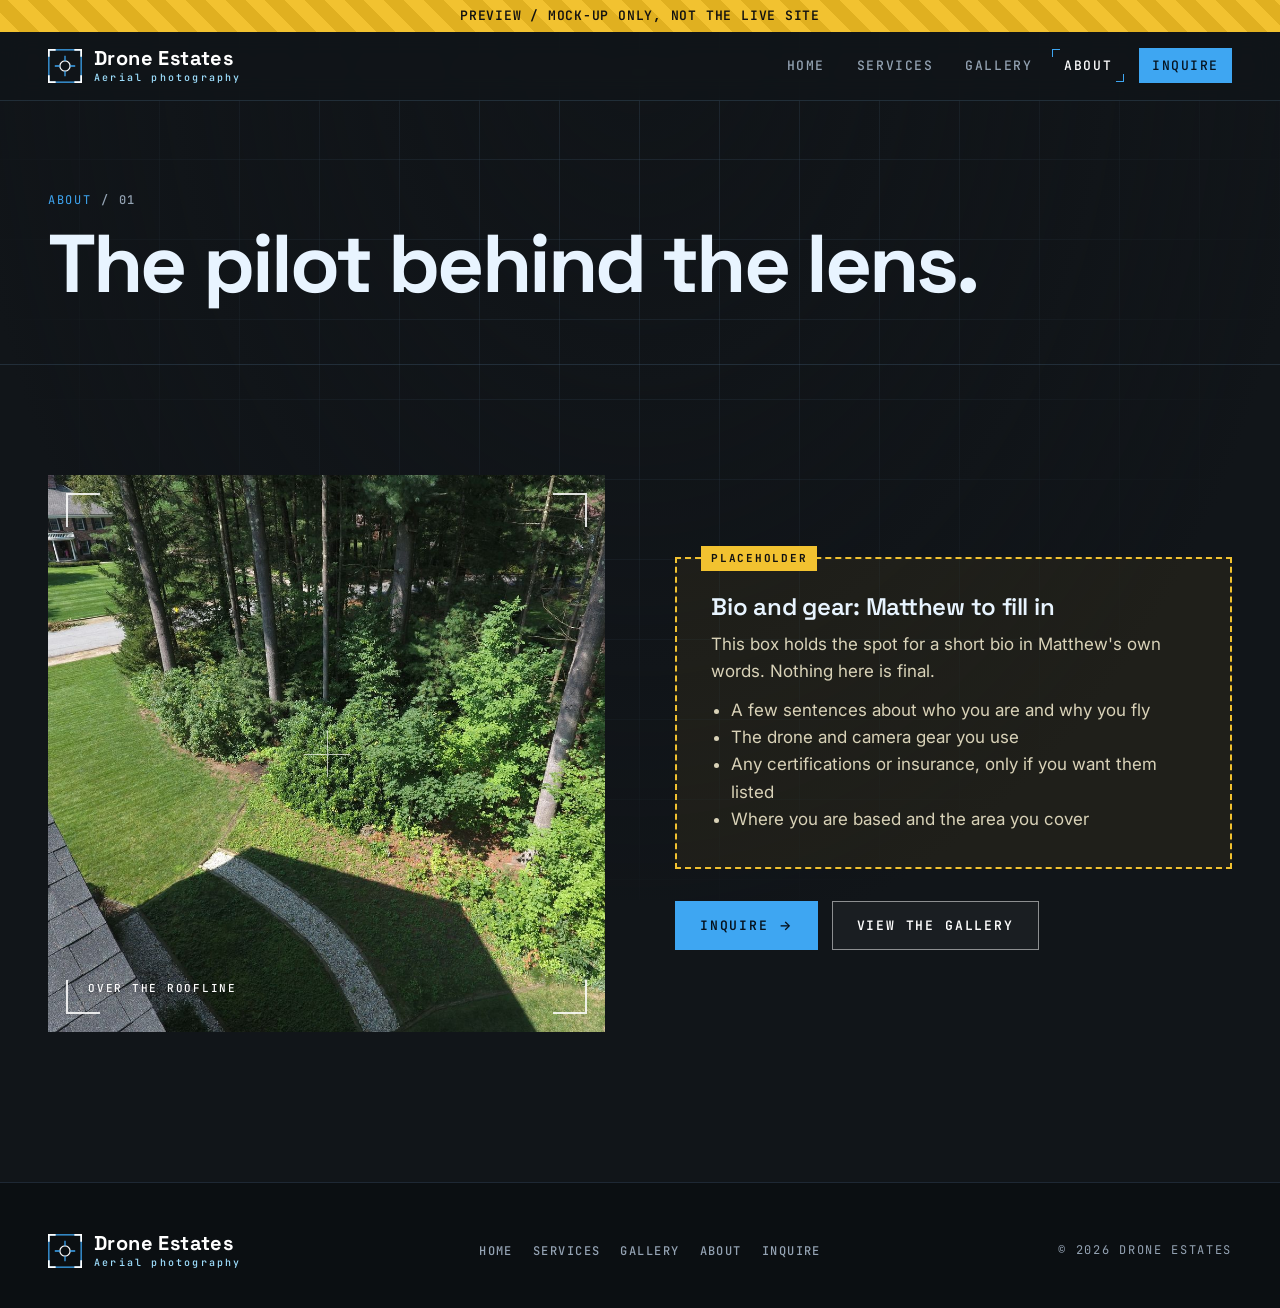
==== about.html @ 14569a76 "Drone Estates preview: viewfinder design, 5 pages, example drone photos" ====
<!doctype html>
<html lang="en">
<head>
<meta name="robots" content="noindex, nofollow">
<meta charset="utf-8">
<meta name="viewport" content="width=device-width, initial-scale=1">
<title>About | Drone Estates</title>
<meta name="description" content="About Drone Estates.">
<link rel="preconnect" href="https://fonts.googleapis.com">
<link rel="preconnect" href="https://fonts.gstatic.com" crossorigin>
<link href="https://fonts.googleapis.com/css2?family=Inter:wght@400;500;600&family=JetBrains+Mono:wght@500;600;700&family=Space+Grotesk:wght@500;600;700&display=swap" rel="stylesheet">
<link rel="stylesheet" href="css/style.css">
</head>
<body>
<div class="preview-banner">PREVIEW / MOCK-UP ONLY, NOT THE LIVE SITE</div>
<header class="site-head"><div class="wrap">
<a class="brand" href="index.html"><svg viewBox="0 0 40 40" fill="none" aria-hidden="true"><rect x="1" y="1" width="38" height="38" stroke="#3ea6f2" stroke-width="1.5"/><path d="M1 9V1h8M31 1h8v8M39 31v8h-8M9 39H1v-8" stroke="#fff" stroke-width="2"/><circle cx="20" cy="20" r="6" stroke="#fff" stroke-width="1.5"/><path d="M20 8v6M20 26v6M8 20h6M26 20h6" stroke="#3ea6f2" stroke-width="1.5"/></svg><span>Drone Estates<small>Aerial photography</small></span></a>
<input type="checkbox" id="mt" class="menu-toggle"><label for="mt" class="menu-btn" aria-label="Menu"><span></span></label>
<nav class="nav"><a href="index.html">Home</a><a href="services.html">Services</a><a href="gallery.html">Gallery</a><a href="about.html" class="on">About</a><a href="inquire.html" class="cta">Inquire</a></nav>
</div></header>
<main>

<section class="page-hero"><div class="wrap">
<div class="eyebrow mono">About <b>/ 01</b></div>
<h1>The pilot behind the lens.</h1>
</div></section>
<section><div class="wrap split">
<div class="rv"><div class="vf"><img src="img/canopy.jpg" alt="View from above a roofline into tall trees" loading="lazy"><div class="thirds"></div><div class="brk"><i></i><i></i><i></i><i></i></div><div class="xh"></div><div class="hud bl mono"><span>Over the roofline</span></div></div></div>
<div class="rv">
<div class="placeholder"><span class="tag">PLACEHOLDER</span>
<h3>Bio and gear: Matthew to fill in</h3>
<p>This box holds the spot for a short bio in Matthew's own words. Nothing here is final.</p>
<ul>
<li>A few sentences about who you are and why you fly</li>
<li>The drone and camera gear you use</li>
<li>Any certifications or insurance, only if you want them listed</li>
<li>Where you are based and the area you cover</li>
</ul>
</div>
<div class="btns"><a class="btn" href="inquire.html">Inquire <span class="arr">&rarr;</span></a><a class="btn ghost" href="gallery.html">View the gallery</a></div>
</div>
</div></section>

</main>
<footer class="site-foot"><div class="wrap">
<a class="brand" href="index.html"><svg viewBox="0 0 40 40" fill="none" aria-hidden="true"><rect x="1" y="1" width="38" height="38" stroke="#3ea6f2" stroke-width="1.5"/><path d="M1 9V1h8M31 1h8v8M39 31v8h-8M9 39H1v-8" stroke="#fff" stroke-width="2"/><circle cx="20" cy="20" r="6" stroke="#fff" stroke-width="1.5"/><path d="M20 8v6M20 26v6M8 20h6M26 20h6" stroke="#3ea6f2" stroke-width="1.5"/></svg><span>Drone Estates<small>Aerial photography</small></span></a>
<nav><a href="index.html">Home</a><a href="services.html">Services</a><a href="gallery.html">Gallery</a><a href="about.html">About</a><a href="inquire.html">Inquire</a></nav>
<span class="mono">&copy; 2026 Drone Estates</span>
</div></footer>
<script>
const io=new IntersectionObserver(es=>es.forEach(e=>{if(e.isIntersecting){e.target.classList.add('in');io.unobserve(e.target)}}),{threshold:.12});
document.querySelectorAll('.rv').forEach(el=>io.observe(el));
</script>
</body>
</html>
---- css/style.css ----
:root{
  --char:#111519; --char-2:#171c22; --char-3:#1f262e; --line:rgba(140,200,255,.14);
  --sky:#3ea6f2; --sky-2:#7cc8ff; --sky-deep:#0b4f80; --ice:#e8f4ff; --mute:#94a3b3;
  --hud:#9fe0ff; --rec:#ff4d4d;
  --sans:'Inter',system-ui,-apple-system,Segoe UI,Roboto,sans-serif;
  --disp:'Space Grotesk','Inter',system-ui,sans-serif;
  --mono:'JetBrains Mono',ui-monospace,SFMono-Regular,Menlo,monospace;
  --max:1240px;
}
*{box-sizing:border-box;margin:0;padding:0}
html{scroll-behavior:smooth}
body{background:var(--char);color:var(--ice);font-family:var(--sans);font-size:17px;line-height:1.6;-webkit-font-smoothing:antialiased;
  background-image:linear-gradient(var(--line) 1px,transparent 1px),linear-gradient(90deg,var(--line) 1px,transparent 1px);
  background-size:80px 80px;background-attachment:fixed;background-position:-1px -1px}
body::before{content:"";position:fixed;inset:0;background:radial-gradient(ellipse at 50% 0%,rgba(17,21,25,.2),var(--char) 75%);pointer-events:none;z-index:-1}
img{display:block;max-width:100%}
a{color:var(--sky-2);text-decoration:none}
a:hover{color:#fff}
.wrap{max-width:var(--max);margin:0 auto;padding:0 28px}
.mono{font-family:var(--mono);font-size:12px;letter-spacing:.14em;text-transform:uppercase}

/* preview banner */
.preview-banner{background:repeating-linear-gradient(45deg,#f2c230 0 14px,#e0b020 14px 28px);color:#111;text-align:center;font:600 13px/1.2 var(--mono);letter-spacing:.06em;padding:8px 12px;position:relative;z-index:60}

/* header */
.site-head{position:sticky;top:0;z-index:50;background:rgba(17,21,25,.82);backdrop-filter:blur(12px);-webkit-backdrop-filter:blur(12px);border-bottom:1px solid var(--line)}
.site-head .wrap{display:flex;align-items:center;justify-content:space-between;height:68px}
.brand{display:flex;align-items:center;gap:12px;color:#fff;font:700 20px/1 var(--disp);letter-spacing:.02em}
.brand svg{width:34px;height:34px}
.brand small{display:block;font:500 10px/1 var(--mono);letter-spacing:.22em;color:var(--hud);margin-top:5px}
.nav{display:flex;gap:6px;align-items:center}
.nav a{color:var(--mute);font:500 13px/1 var(--mono);letter-spacing:.12em;text-transform:uppercase;padding:10px 12px;border:1px solid transparent;position:relative}
.nav a:hover,.nav a.on{color:#fff}
.nav a.on::before,.nav a.on::after{content:"";position:absolute;width:7px;height:7px;border-color:var(--sky);border-style:solid}
.nav a.on::before{left:0;top:0;border-width:1px 0 0 1px}
.nav a.on::after{right:0;bottom:0;border-width:0 1px 1px 0}
.nav a.cta{color:#06121d;background:var(--sky);border-color:var(--sky);margin-left:8px}
.nav a.cta:hover{background:var(--sky-2)}
.menu-toggle{display:none}
.menu-btn{display:none;cursor:pointer;width:40px;height:40px;border:1px solid var(--line);align-items:center;justify-content:center}
.menu-btn span,.menu-btn span::before,.menu-btn span::after{display:block;width:18px;height:2px;background:#fff;position:relative}
.menu-btn span::before,.menu-btn span::after{content:"";position:absolute;left:0}
.menu-btn span::before{top:-6px}.menu-btn span::after{top:6px}

/* viewfinder frame */
.vf{position:relative;overflow:hidden}
.vf>img{width:100%;height:100%;object-fit:cover}
.vf .brk{position:absolute;inset:18px;pointer-events:none;z-index:2}
.vf .brk i{position:absolute;width:34px;height:34px;border:0 solid rgba(255,255,255,.85)}
.vf .brk i:nth-child(1){left:0;top:0;border-width:2px 0 0 2px}
.vf .brk i:nth-child(2){right:0;top:0;border-width:2px 2px 0 0}
.vf .brk i:nth-child(3){left:0;bottom:0;border-width:0 0 2px 2px}
.vf .brk i:nth-child(4){right:0;bottom:0;border-width:0 2px 2px 0}
.vf .xh{position:absolute;left:50%;top:50%;width:46px;height:46px;transform:translate(-50%,-50%);z-index:2;pointer-events:none;opacity:.75}
.vf .xh::before,.vf .xh::after{content:"";position:absolute;background:rgba(255,255,255,.9)}
.vf .xh::before{left:50%;top:0;bottom:0;width:1px}
.vf .xh::after{top:50%;left:0;right:0;height:1px}
.vf .thirds{position:absolute;inset:0;z-index:1;pointer-events:none;opacity:0;transition:opacity .35s;
  background:linear-gradient(90deg,transparent calc(33.33% - .5px),rgba(255,255,255,.35) calc(33.33% - .5px),rgba(255,255,255,.35) calc(33.33% + .5px),transparent calc(33.33% + .5px),transparent calc(66.66% - .5px),rgba(255,255,255,.35) calc(66.66% - .5px),rgba(255,255,255,.35) calc(66.66% + .5px),transparent calc(66.66% + .5px)),
  linear-gradient(180deg,transparent calc(33.33% - .5px),rgba(255,255,255,.35) calc(33.33% - .5px),rgba(255,255,255,.35) calc(33.33% + .5px),transparent calc(33.33% + .5px),transparent calc(66.66% - .5px),rgba(255,255,255,.35) calc(66.66% - .5px),rgba(255,255,255,.35) calc(66.66% + .5px),transparent calc(66.66% + .5px))}
.vf:hover .thirds{opacity:1}
.vf>img{transition:transform 1.2s cubic-bezier(.2,.7,.2,1)}
.vf:hover>img{transform:scale(1.035)}
.hud{position:absolute;z-index:3;font:500 11px/1 var(--mono);letter-spacing:.16em;text-transform:uppercase;color:#fff;text-shadow:0 1px 6px rgba(0,0,0,.6);display:flex;gap:14px;align-items:center}
.hud.tl{left:34px;top:32px}.hud.tr{right:34px;top:32px}.hud.bl{left:34px;bottom:32px}.hud.br{right:34px;bottom:32px}
.rec{display:inline-flex;align-items:center;gap:7px}
.rec::before{content:"";width:9px;height:9px;border-radius:50%;background:var(--rec);box-shadow:0 0 10px var(--rec);animation:blink 1.6s steps(2,start) infinite}
@keyframes blink{to{visibility:hidden}}

/* hero */
.hero{position:relative;height:calc(100vh - 68px - 31px);min-height:620px;max-height:980px}
.hero.vf>img{position:absolute;inset:0}
.hero::after{content:"";position:absolute;inset:0;z-index:1;background:linear-gradient(180deg,rgba(10,14,18,.35) 0%,rgba(10,14,18,.05) 35%,rgba(10,14,18,.25) 60%,rgba(10,14,18,.92) 100%)}
.hero .brk{inset:28px}
.hero .brk i{width:56px;height:56px}
.hero-copy{position:absolute;z-index:4;left:0;right:0;bottom:84px}
.hero-copy .kicker{color:var(--hud);margin-bottom:18px;display:flex;align-items:center;gap:12px}
.hero-copy .kicker::before{content:"";width:36px;height:1px;background:var(--hud)}
.hero h1{font:700 clamp(44px,7.2vw,104px)/.95 var(--disp);letter-spacing:-.035em;max-width:900px}
.hero h1 em{font-style:normal;color:transparent;-webkit-text-stroke:1.5px #fff}
.hero p.lead{max-width:560px;margin-top:22px;font-size:19px;color:#d6e4f0}
.btns{display:flex;flex-wrap:wrap;gap:14px;margin-top:32px}
.btn{display:inline-flex;align-items:center;gap:10px;font:600 13px/1 var(--mono);letter-spacing:.14em;text-transform:uppercase;padding:17px 24px;border:1px solid var(--sky);color:#06121d;background:var(--sky);transition:all .2s}
.btn:hover{background:var(--sky-2);border-color:var(--sky-2);color:#06121d}
.btn.ghost{background:rgba(255,255,255,.04);color:#fff;border-color:rgba(255,255,255,.5)}
.btn.ghost:hover{background:#fff;color:#06121d}
.btn .arr{font-family:var(--sans)}
.hero .scale{position:absolute;right:34px;top:50%;transform:translateY(-50%);z-index:3;height:220px;width:14px;
  background:repeating-linear-gradient(180deg,rgba(255,255,255,.8) 0 1px,transparent 1px 11px);opacity:.7}
.hero .scale::after{content:"";position:absolute;right:-8px;top:50%;border:6px solid transparent;border-right-color:var(--hud)}
.hero .scale-l{left:34px;right:auto}
.hero .scale-l::after{left:-8px;right:auto;border-right-color:transparent;border-left-color:var(--hud)}

/* sections */
section{padding:110px 0;position:relative}
.sec-head{display:flex;justify-content:space-between;align-items:end;gap:40px;margin-bottom:48px;flex-wrap:wrap}
.eyebrow{color:var(--sky);display:flex;gap:10px;align-items:center;margin-bottom:14px}
.eyebrow b{color:var(--mute);font-weight:500}
h2{font:700 clamp(34px,4.4vw,58px)/1.02 var(--disp);letter-spacing:-.03em}
h3{font:600 24px/1.15 var(--disp);letter-spacing:-.01em}
.sec-head p{max-width:440px;color:var(--mute)}
.page-hero{padding:90px 0 60px;border-bottom:1px solid var(--line)}
.page-hero h1{font:700 clamp(44px,6.4vw,88px)/.98 var(--disp);letter-spacing:-.035em}
.page-hero p{max-width:620px;color:var(--mute);margin-top:18px;font-size:19px}

/* strip of quick services */
.strip{display:grid;grid-template-columns:repeat(4,1fr);border:1px solid var(--line);background:rgba(17,21,25,.7)}
.strip a{padding:30px 26px;border-right:1px solid var(--line);color:var(--ice);transition:background .2s;position:relative}
.strip a:last-child{border-right:0}
.strip a:hover{background:var(--char-3)}
.strip .n{color:var(--sky);display:block;margin-bottom:26px}
.strip h3{font-size:20px;margin-bottom:6px}
.strip p{color:var(--mute);font-size:15px}
.strip a::after{content:"\2197";position:absolute;right:22px;top:24px;color:var(--mute);font-size:18px}

/* featured */
.feat{display:grid;grid-template-columns:1.35fr 1fr;gap:22px}
.feat .vf{aspect-ratio:4/3}
.feat .stack{display:grid;grid-template-rows:1fr 1fr;gap:22px}
.feat .stack .vf{aspect-ratio:auto}
.cap{position:absolute;z-index:3;left:0;right:0;bottom:0;padding:60px 30px 26px;background:linear-gradient(transparent,rgba(8,12,16,.85))}
.cap h3{margin-top:6px}
.cap .mono{color:var(--hud)}

/* split */
.split{display:grid;grid-template-columns:1fr 1fr;gap:70px;align-items:center}
.split .vf{aspect-ratio:1/1}
.checks{list-style:none;margin-top:26px;border-top:1px solid var(--line)}
.checks li{padding:16px 0 16px 34px;border-bottom:1px solid var(--line);position:relative;color:#cfdbe6}
.checks li::before{content:"";position:absolute;left:4px;top:23px;width:12px;height:12px;border:1px solid var(--sky)}
.checks li::after{content:"";position:absolute;left:9px;top:28px;width:2px;height:2px;background:var(--sky)}

/* cta band */
.band{position:relative;padding:0}
.band .vf{height:520px}
.band .vf::after{content:"";position:absolute;inset:0;background:linear-gradient(90deg,rgba(10,14,18,.92) 0%,rgba(10,14,18,.55) 55%,rgba(10,14,18,.15) 100%);z-index:1}
.band .inner{position:absolute;inset:0;z-index:4;display:flex;align-items:center}
.band h2{max-width:620px}
.band p{max-width:500px;color:#cfdbe6;margin-top:16px}

/* services cards */
.cards{display:grid;grid-template-columns:repeat(2,1fr);gap:24px}
.card{background:var(--char-2);border:1px solid var(--line);display:flex;flex-direction:column;transition:border-color .25s,transform .25s}
.card:hover{border-color:rgba(62,166,242,.55);transform:translateY(-3px)}
.card .vf{aspect-ratio:16/10}
.card .body{padding:30px 30px 34px}
.card .num{color:var(--sky);margin-bottom:14px;display:block}
.card h3{font-size:28px;margin-bottom:10px}
.card p{color:var(--mute)}
.card ul{list-style:none;margin-top:18px;display:flex;flex-wrap:wrap;gap:8px}
.card li{font:500 11px/1 var(--mono);letter-spacing:.12em;text-transform:uppercase;padding:8px 10px;border:1px solid var(--line);color:#c8d6e3}
.ph-note{display:inline-block;margin-top:10px;font:500 11px/1.4 var(--mono);letter-spacing:.08em;color:#f2c230}

.steps{display:grid;grid-template-columns:repeat(3,1fr);gap:0;border:1px solid var(--line);margin-top:10px}
.step{padding:34px 30px;border-right:1px solid var(--line);background:rgba(17,21,25,.7)}
.step:last-child{border-right:0}
.step .mono{color:var(--sky)}
.step h3{margin:18px 0 8px}
.step p{color:var(--mute);font-size:15px}

/* gallery */
.gallery{display:grid;grid-template-columns:repeat(6,1fr);grid-auto-rows:230px;gap:14px}
.gallery .vf{cursor:zoom-in;grid-column:span 2}
.gallery .vf.wide{grid-column:span 4;grid-row:span 2}
.gallery .vf.tall{grid-row:span 2}
.gallery .vf .brk{inset:12px}
.gallery .vf .brk i{width:20px;height:20px}
.gallery .vf .xh{width:28px;height:28px;opacity:0;transition:opacity .3s}
.gallery .vf:hover .xh{opacity:.8}
.gallery .hud.bl{left:22px;bottom:20px}
.lb{position:fixed;inset:0;z-index:100;background:rgba(6,9,12,.94);display:none;align-items:center;justify-content:center;padding:40px}
.lb.open{display:flex}
.lb img{max-height:86vh;max-width:92vw;border:1px solid var(--line)}
.lb .x{position:absolute;top:22px;right:26px;color:#fff;font:500 13px/1 var(--mono);letter-spacing:.14em;cursor:pointer;background:none;border:1px solid rgba(255,255,255,.4);padding:10px 14px}
.lb .lbcap{position:absolute;bottom:22px;left:0;right:0;text-align:center;color:var(--hud)}

/* placeholder box */
.placeholder{border:2px dashed #f2c230;background:rgba(242,194,48,.06);padding:34px;position:relative}
.placeholder .tag{position:absolute;top:-13px;left:24px;background:#f2c230;color:#111;font:700 11px/1 var(--mono);letter-spacing:.16em;padding:7px 10px}
.placeholder h3{margin-bottom:10px}
.placeholder p,.placeholder li{color:#d9d2b8}
.placeholder ul{margin:12px 0 0 20px}

/* form */
.form-grid{display:grid;grid-template-columns:1.3fr .8fr;gap:50px;align-items:start}
form.inq{background:var(--char-2);border:1px solid var(--line);padding:36px;position:relative}
.fields{display:grid;grid-template-columns:1fr 1fr;gap:18px}
.f{display:flex;flex-direction:column;gap:8px}
.f.full{grid-column:1/-1}
.f label{font:500 11px/1 var(--mono);letter-spacing:.16em;text-transform:uppercase;color:var(--mute)}
.f input,.f select,.f textarea{font:inherit;font-size:16px;color:var(--ice);background:var(--char);border:1px solid var(--line);padding:14px 14px;border-radius:0;outline:none}
.f textarea{min-height:140px;resize:vertical}
.f input:disabled,.f select:disabled,.f textarea:disabled{opacity:.6;cursor:not-allowed}
form.inq .btn[disabled]{opacity:.5;cursor:not-allowed;margin-top:24px}
.form-note{margin-bottom:24px;border-left:3px solid #f2c230;padding:12px 16px;background:rgba(242,194,48,.07);color:#e9dfb9;font-size:15px}
.side .vf{aspect-ratio:4/5;margin-bottom:24px}
.side .contact{border:1px solid var(--line);padding:24px;background:var(--char-2)}

/* footer */
.site-foot{border-top:1px solid var(--line);padding:50px 0 40px;margin-top:40px;background:rgba(12,15,18,.9)}
.site-foot .wrap{display:flex;justify-content:space-between;gap:30px;flex-wrap:wrap;align-items:center}
.site-foot .mono{color:var(--mute)}
.site-foot nav{display:flex;gap:20px;flex-wrap:wrap}
.site-foot nav a{color:var(--mute);font:500 12px/1 var(--mono);letter-spacing:.12em;text-transform:uppercase}
.site-foot nav a:hover{color:#fff}

/* reveal */
.rv{opacity:0;transform:translateY(24px);transition:opacity .8s ease,transform .8s ease}
.rv.in{opacity:1;transform:none}

@media (max-width:980px){
  .strip{grid-template-columns:1fr 1fr}
  .strip a:nth-child(2){border-right:0}
  .strip a:nth-child(-n+2){border-bottom:1px solid var(--line)}
  .feat,.split,.form-grid{grid-template-columns:1fr}
  .split{gap:40px}
  .cards{grid-template-columns:1fr}
  .steps{grid-template-columns:1fr}
  .step{border-right:0;border-bottom:1px solid var(--line)}
  .gallery{grid-template-columns:repeat(2,1fr);grid-auto-rows:200px}
  .gallery .vf,.gallery .vf.tall{grid-column:span 1;grid-row:span 1}
  .gallery .vf.wide{grid-column:span 2;grid-row:span 1}
}
@media (max-width:820px){
  .menu-btn{display:flex}
  .nav{position:absolute;top:68px;left:0;right:0;flex-direction:column;align-items:stretch;gap:0;background:var(--char);border-bottom:1px solid var(--line);display:none;padding:10px 20px 20px}
  .nav a{padding:16px 6px;border-bottom:1px solid var(--line)}
  .nav a.cta{margin:14px 0 0;text-align:center;justify-content:center}
  .menu-toggle:checked ~ .nav{display:flex}
}
@media (max-width:600px){
  body{font-size:16px}
  .wrap{padding:0 20px}
  section{padding:76px 0}
  .hero{height:auto;min-height:640px}
  .hero-copy{bottom:56px}
  .hero .brk{inset:14px}.hero .brk i{width:32px;height:32px}
  .hud.tl{left:26px;top:26px}.hud.tr{right:26px;top:26px}
  .hud.br,.hero .scale{display:none}
  .hero p.lead{font-size:17px}
  .strip{grid-template-columns:1fr}
  .strip a{border-right:0;border-bottom:1px solid var(--line)}
  .fields{grid-template-columns:1fr}
  form.inq{padding:24px}
  .band .vf{height:560px}
  .band .vf::after{background:linear-gradient(180deg,rgba(10,14,18,.5),rgba(10,14,18,.92))}
  .gallery{grid-template-columns:1fr;grid-auto-rows:240px}
  .gallery .vf.wide{grid-column:span 1}
  .card .body{padding:24px}
  .brand small{display:none}
}
@media (prefers-reduced-motion:reduce){.rv{opacity:1;transform:none;transition:none}.rec::before{animation:none}.vf>img{transition:none}}
/* refinements */
.hero::after{background:linear-gradient(90deg,rgba(10,14,18,.78) 0%,rgba(10,14,18,.45) 45%,rgba(10,14,18,0) 75%),linear-gradient(180deg,rgba(10,14,18,.45) 0%,rgba(10,14,18,0) 30%,rgba(10,14,18,.2) 60%,rgba(10,14,18,.9) 100%)}
.hero h1 em{-webkit-text-stroke:2px #fff;text-shadow:none}
.hero .hud.tl{left:52px;top:46px}.hero .hud.tr{right:52px;top:46px}.hero .hud.br{right:52px;bottom:46px}
.hero .xh{opacity:.5}
.band .inner .wrap{width:100%}
.band .xh{display:none}
.vf .hud.tl{left:40px;top:38px}.vf .hud.tr{right:40px;top:38px}.vf .hud.bl{left:40px;bottom:38px}
@media (max-width:600px){.hero .hud.tl{left:30px;top:30px}.hero .hud.tr{right:30px;top:30px}}
@media (max-width:600px){.hero .xh{display:none}}
.gallery .vf.pano{grid-column:1/-1;grid-row:span 1}
@media (max-width:980px){.gallery .vf.pano{grid-column:1/-1}}
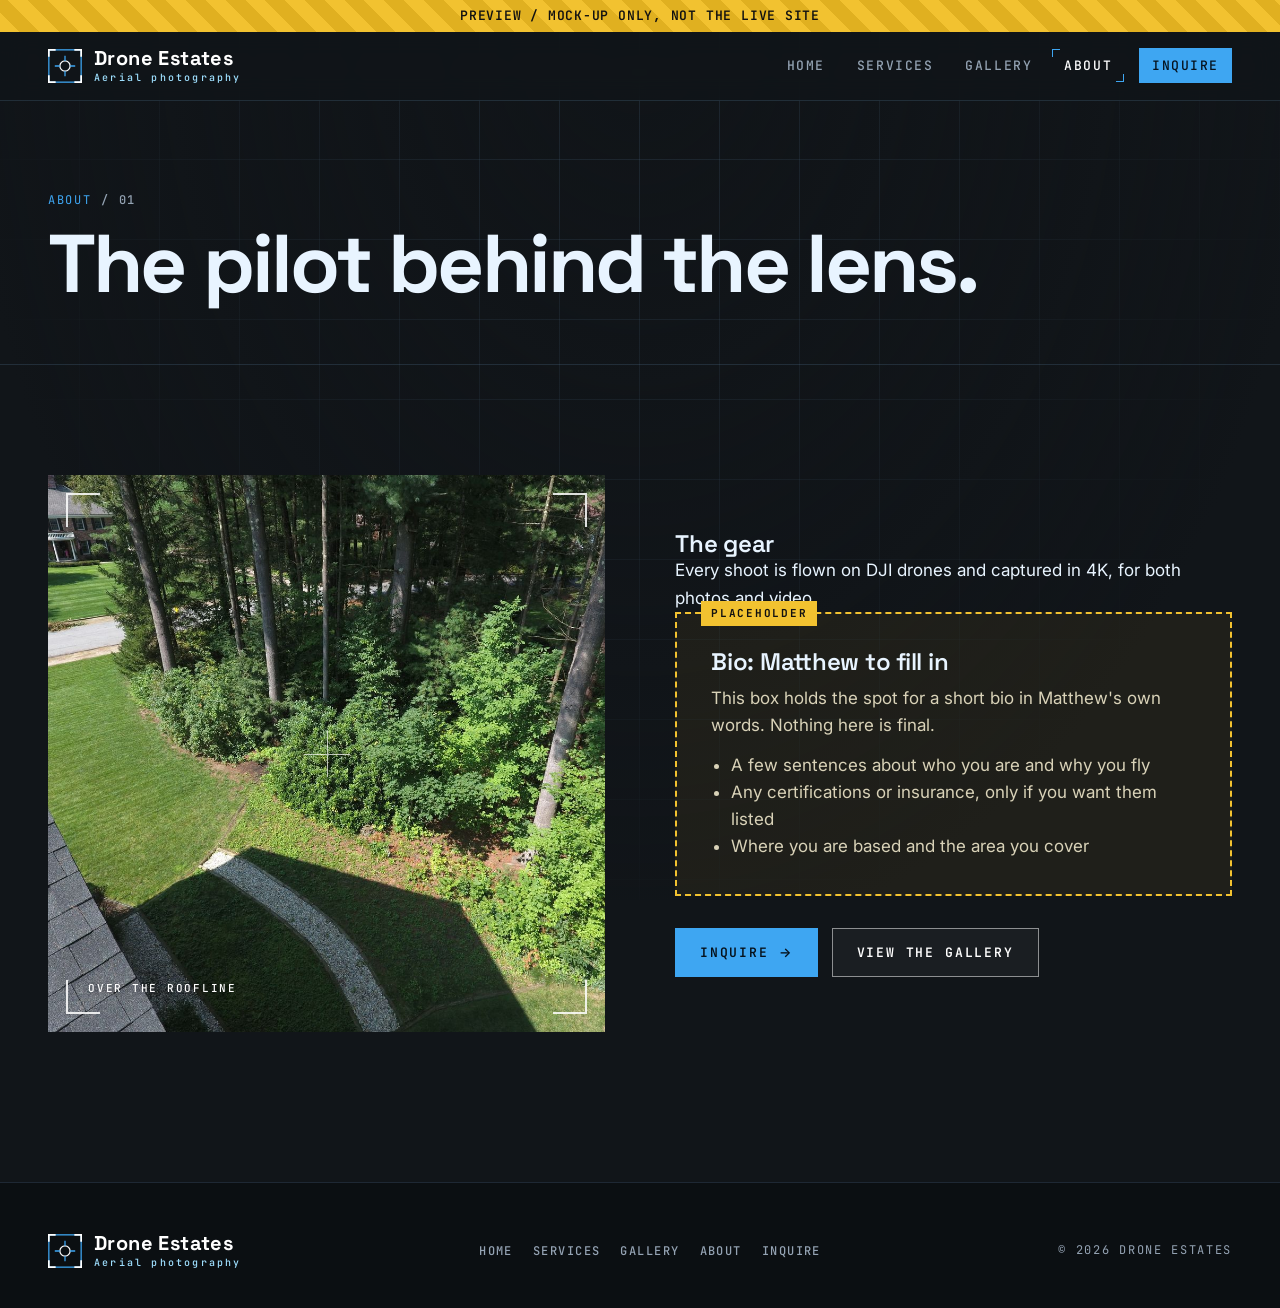
==== commit 6bda9697: "About: DJI 4K gear line" ====
--- a/about.html
+++ b/about.html
@@ -27,12 +27,13 @@
 <section><div class="wrap split">
 <div class="rv"><div class="vf"><img src="img/canopy.jpg" alt="View from above a roofline into tall trees" loading="lazy"><div class="thirds"></div><div class="brk"><i></i><i></i><i></i><i></i></div><div class="xh"></div><div class="hud bl mono"><span>Over the roofline</span></div></div></div>
 <div class="rv">
+<h3>The gear</h3>
+<p>Every shoot is flown on DJI drones and captured in 4K, for both photos and video.</p>
 <div class="placeholder"><span class="tag">PLACEHOLDER</span>
-<h3>Bio and gear: Matthew to fill in</h3>
+<h3>Bio: Matthew to fill in</h3>
 <p>This box holds the spot for a short bio in Matthew's own words. Nothing here is final.</p>
 <ul>
 <li>A few sentences about who you are and why you fly</li>
-<li>The drone and camera gear you use</li>
 <li>Any certifications or insurance, only if you want them listed</li>
 <li>Where you are based and the area you cover</li>
 </ul>
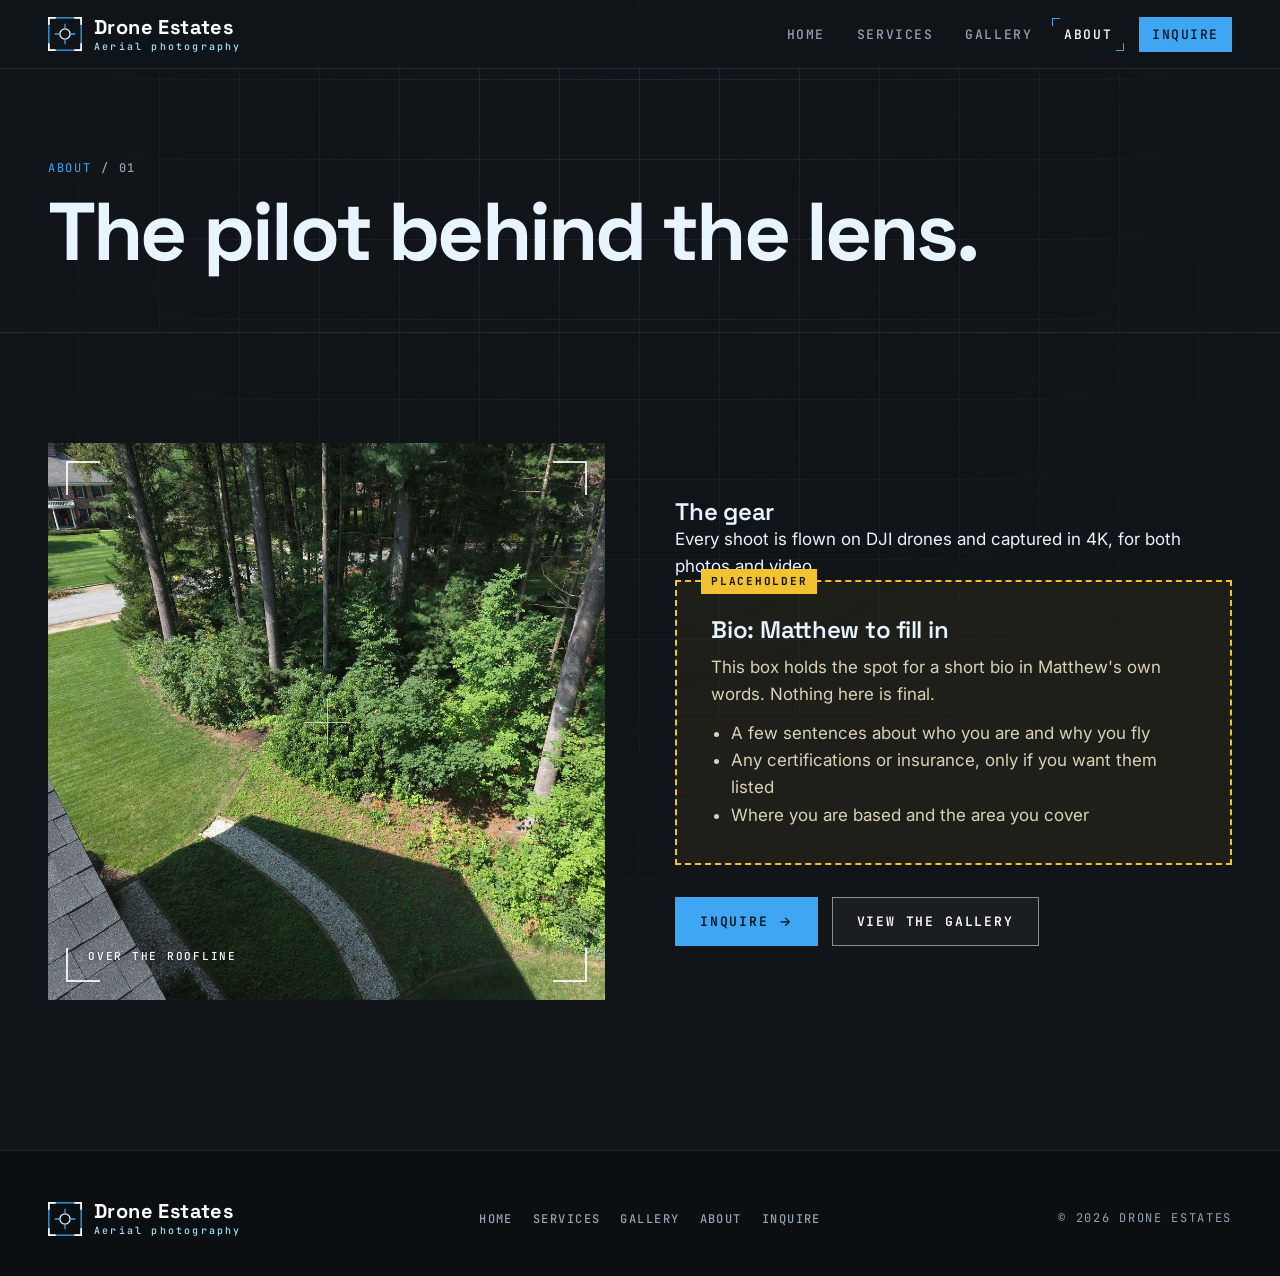
==== commit 30d591ed: "Go live: remove preview banner and noindex, add CNAME droneestates.com" ====
--- a/about.html
+++ b/about.html
@@ -1,7 +1,6 @@
 <!doctype html>
 <html lang="en">
 <head>
-<meta name="robots" content="noindex, nofollow">
 <meta charset="utf-8">
 <meta name="viewport" content="width=device-width, initial-scale=1">
 <title>About | Drone Estates</title>
@@ -12,7 +11,6 @@
 <link rel="stylesheet" href="css/style.css">
 </head>
 <body>
-<div class="preview-banner">PREVIEW / MOCK-UP ONLY, NOT THE LIVE SITE</div>
 <header class="site-head"><div class="wrap">
 <a class="brand" href="index.html"><svg viewBox="0 0 40 40" fill="none" aria-hidden="true"><rect x="1" y="1" width="38" height="38" stroke="#3ea6f2" stroke-width="1.5"/><path d="M1 9V1h8M31 1h8v8M39 31v8h-8M9 39H1v-8" stroke="#fff" stroke-width="2"/><circle cx="20" cy="20" r="6" stroke="#fff" stroke-width="1.5"/><path d="M20 8v6M20 26v6M8 20h6M26 20h6" stroke="#3ea6f2" stroke-width="1.5"/></svg><span>Drone Estates<small>Aerial photography</small></span></a>
 <input type="checkbox" id="mt" class="menu-toggle"><label for="mt" class="menu-btn" aria-label="Menu"><span></span></label>
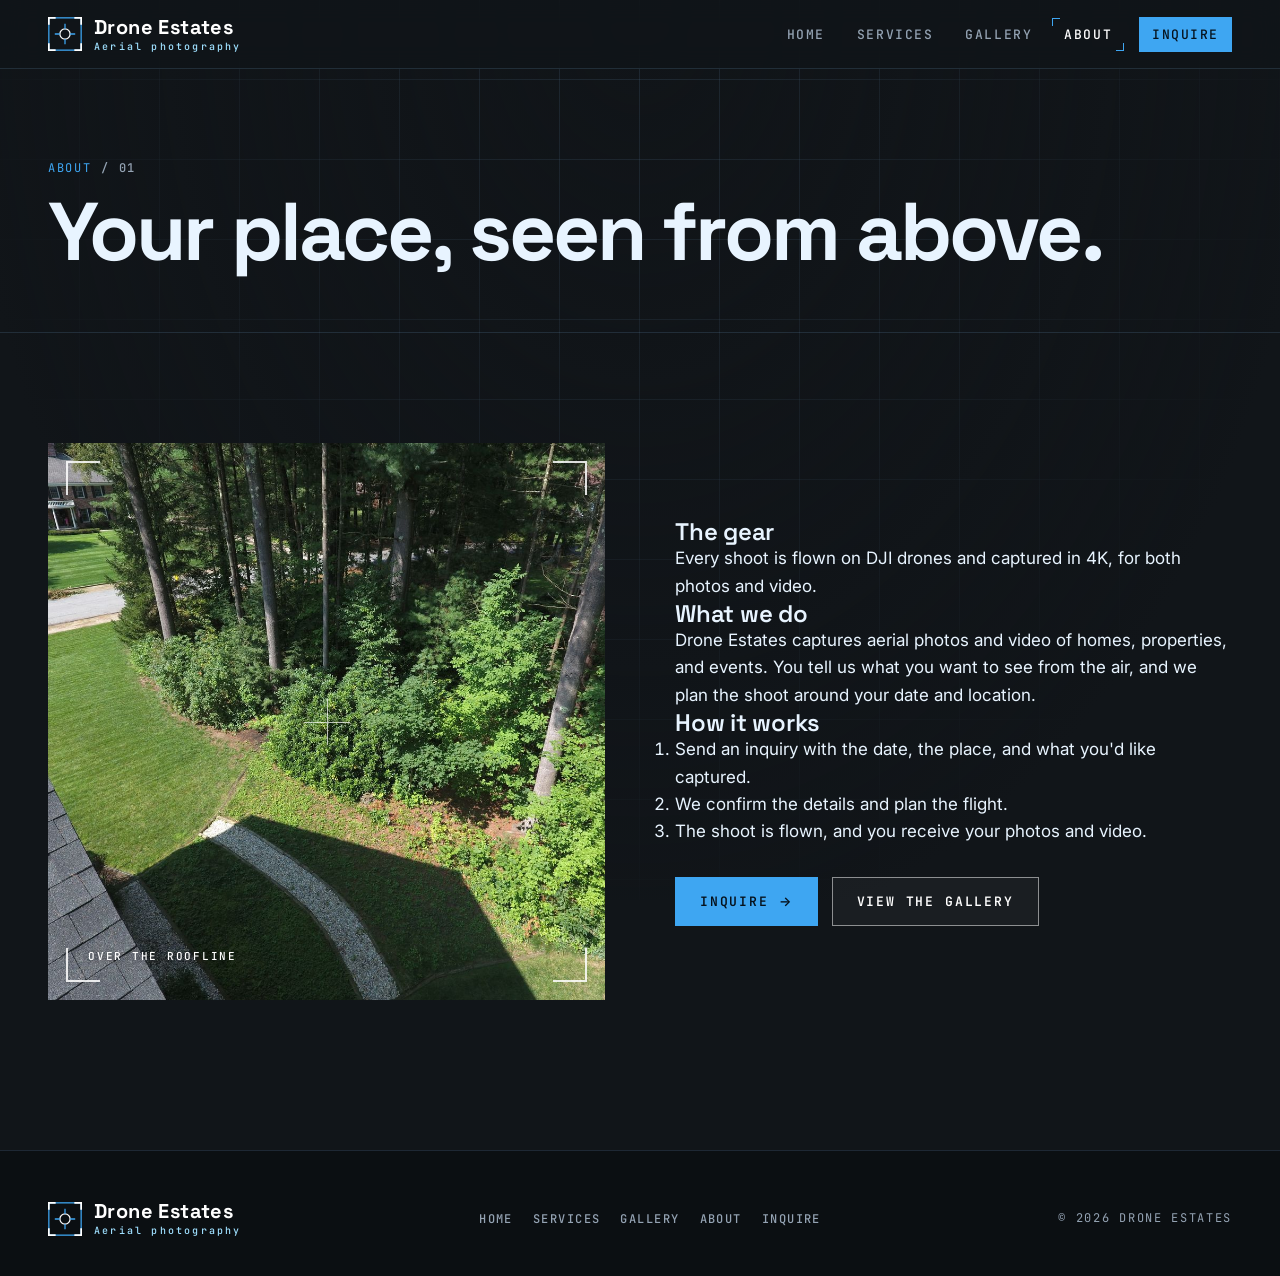
==== commit 04f9648f: "Draft: service-focused About page" ====
--- a/about.html
+++ b/about.html
@@ -20,22 +20,21 @@
 
 <section class="page-hero"><div class="wrap">
 <div class="eyebrow mono">About <b>/ 01</b></div>
-<h1>The pilot behind the lens.</h1>
+<h1>Your place, seen from above.</h1>
 </div></section>
 <section><div class="wrap split">
 <div class="rv"><div class="vf"><img src="img/canopy.jpg" alt="View from above a roofline into tall trees" loading="lazy"><div class="thirds"></div><div class="brk"><i></i><i></i><i></i><i></i></div><div class="xh"></div><div class="hud bl mono"><span>Over the roofline</span></div></div></div>
 <div class="rv">
 <h3>The gear</h3>
 <p>Every shoot is flown on DJI drones and captured in 4K, for both photos and video.</p>
-<div class="placeholder"><span class="tag">PLACEHOLDER</span>
-<h3>Bio: Matthew to fill in</h3>
-<p>This box holds the spot for a short bio in Matthew's own words. Nothing here is final.</p>
-<ul>
-<li>A few sentences about who you are and why you fly</li>
-<li>Any certifications or insurance, only if you want them listed</li>
-<li>Where you are based and the area you cover</li>
-</ul>
-</div>
+<h3>What we do</h3>
+<p>Drone Estates captures aerial photos and video of homes, properties, and events. You tell us what you want to see from the air, and we plan the shoot around your date and location.</p>
+<h3>How it works</h3>
+<ol>
+<li>Send an inquiry with the date, the place, and what you'd like captured.</li>
+<li>We confirm the details and plan the flight.</li>
+<li>The shoot is flown, and you receive your photos and video.</li>
+</ol>
 <div class="btns"><a class="btn" href="inquire.html">Inquire <span class="arr">&rarr;</span></a><a class="btn ghost" href="gallery.html">View the gallery</a></div>
 </div>
 </div></section>
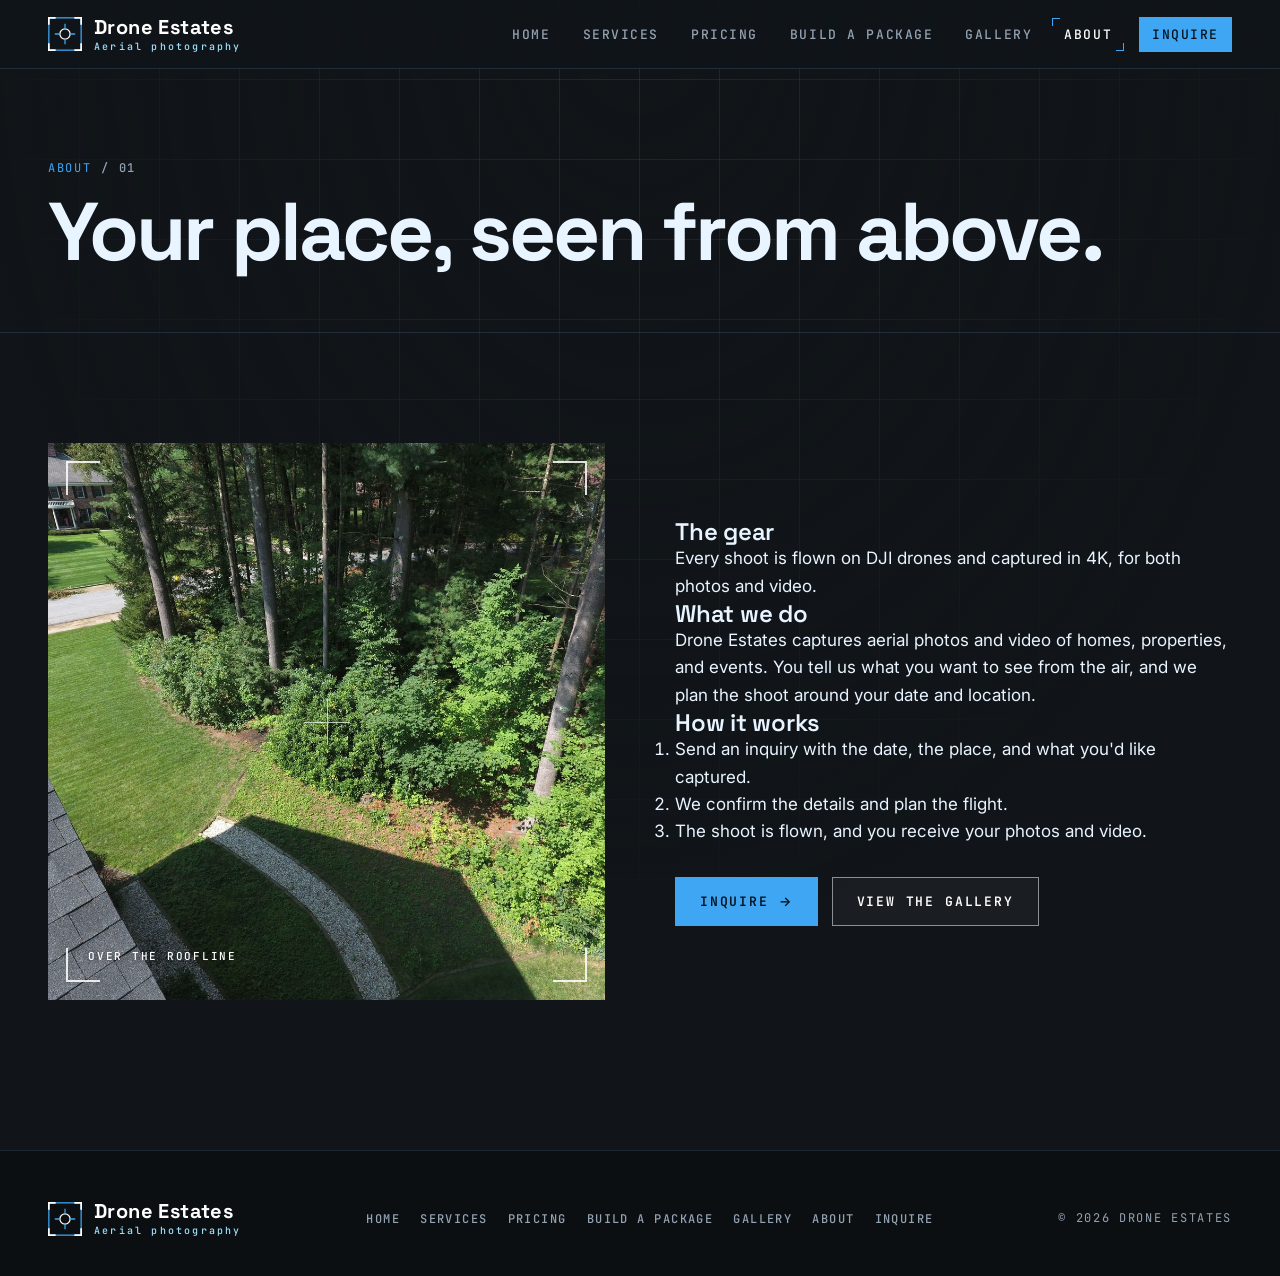
==== commit 1a1d9a76: "Add Pricing and Build a package pages, Schroon Lake in Zone 1 (no travel charge, footnote), sitemap" ====
--- a/about.html
+++ b/about.html
@@ -9,12 +9,23 @@
 <link rel="preconnect" href="https://fonts.gstatic.com" crossorigin>
 <link href="https://fonts.googleapis.com/css2?family=Inter:wght@400;500;600&family=JetBrains+Mono:wght@500;600;700&family=Space+Grotesk:wght@500;600;700&display=swap" rel="stylesheet">
 <link rel="stylesheet" href="css/style.css">
+<link rel="icon" href="favicon.svg" type="image/svg+xml">
+<link rel="icon" href="favicon.png" sizes="32x32">
+<link rel="apple-touch-icon" href="apple-touch-icon.png">
+<link rel="canonical" href="https://droneestates.com/about.html">
+<meta property="og:type" content="website">
+<meta property="og:site_name" content="Drone Estates">
+<meta property="og:title" content="About | Drone Estates">
+<meta property="og:description" content="About Drone Estates.">
+<meta property="og:url" content="https://droneestates.com/about.html">
+<meta property="og:image" content="https://droneestates.com/img/hero.jpg">
+<meta name="twitter:card" content="summary_large_image">
 </head>
 <body>
 <header class="site-head"><div class="wrap">
 <a class="brand" href="index.html"><svg viewBox="0 0 40 40" fill="none" aria-hidden="true"><rect x="1" y="1" width="38" height="38" stroke="#3ea6f2" stroke-width="1.5"/><path d="M1 9V1h8M31 1h8v8M39 31v8h-8M9 39H1v-8" stroke="#fff" stroke-width="2"/><circle cx="20" cy="20" r="6" stroke="#fff" stroke-width="1.5"/><path d="M20 8v6M20 26v6M8 20h6M26 20h6" stroke="#3ea6f2" stroke-width="1.5"/></svg><span>Drone Estates<small>Aerial photography</small></span></a>
 <input type="checkbox" id="mt" class="menu-toggle"><label for="mt" class="menu-btn" aria-label="Menu"><span></span></label>
-<nav class="nav"><a href="index.html">Home</a><a href="services.html">Services</a><a href="gallery.html">Gallery</a><a href="about.html" class="on">About</a><a href="inquire.html" class="cta">Inquire</a></nav>
+<nav class="nav"><a href="index.html">Home</a><a href="services.html">Services</a><a href="pricing.html">Pricing</a><a href="build.html">Build a package</a><a href="gallery.html">Gallery</a><a href="about.html" class="on">About</a><a href="inquire.html" class="cta">Inquire</a></nav>
 </div></header>
 <main>
 
@@ -42,7 +53,7 @@
 </main>
 <footer class="site-foot"><div class="wrap">
 <a class="brand" href="index.html"><svg viewBox="0 0 40 40" fill="none" aria-hidden="true"><rect x="1" y="1" width="38" height="38" stroke="#3ea6f2" stroke-width="1.5"/><path d="M1 9V1h8M31 1h8v8M39 31v8h-8M9 39H1v-8" stroke="#fff" stroke-width="2"/><circle cx="20" cy="20" r="6" stroke="#fff" stroke-width="1.5"/><path d="M20 8v6M20 26v6M8 20h6M26 20h6" stroke="#3ea6f2" stroke-width="1.5"/></svg><span>Drone Estates<small>Aerial photography</small></span></a>
-<nav><a href="index.html">Home</a><a href="services.html">Services</a><a href="gallery.html">Gallery</a><a href="about.html">About</a><a href="inquire.html">Inquire</a></nav>
+<nav><a href="index.html">Home</a><a href="services.html">Services</a><a href="pricing.html">Pricing</a><a href="build.html">Build a package</a><a href="gallery.html">Gallery</a><a href="about.html">About</a><a href="inquire.html">Inquire</a></nav>
 <span class="mono">&copy; 2026 Drone Estates</span>
 </div></footer>
 <script>
--- a/css/style.css
+++ b/css/style.css
@@ -262,3 +262,69 @@
 @media (max-width:600px){.hero .xh{display:none}}
 .gallery .vf.pano{grid-column:1/-1;grid-row:span 1}
 @media (max-width:980px){.gallery .vf.pano{grid-column:1/-1}}
+
+/* pricing (preview draft) */
+.ph-inline{color:#f2c230;font-family:var(--mono);font-size:.9em;letter-spacing:.04em}
+.card .from{margin-top:16px;color:var(--ice);font-size:12px}
+.card .from a{margin-left:8px}
+.teaser{display:flex;justify-content:space-between;align-items:center;gap:40px;flex-wrap:wrap;border:1px solid var(--line);background:var(--char-2);padding:44px 40px}
+.teaser p{color:var(--mute);margin-top:16px;max-width:560px}
+.teaser .btns{margin-top:0}
+.tiers{display:grid;grid-template-columns:repeat(3,1fr);gap:24px}
+.tier{background:var(--char-2);border:1px solid var(--line);padding:34px 30px;position:relative;display:flex;flex-direction:column}
+.tier.feat{border-color:var(--sky)}
+.tier .num{color:var(--sky);display:block;margin-bottom:14px}
+.tier h3{font-size:30px}
+.tier .range{font:700 26px/1.25 var(--disp);margin:16px 0 14px;padding-bottom:16px;border-bottom:1px solid var(--line)}
+.tier .range .ph-inline{font:500 12px/1 var(--mono)}
+.tier p{color:var(--mute)}
+.tier .checks{margin-top:18px;flex:1}
+.split-even{display:grid;grid-template-columns:1fr 1fr;gap:60px;align-items:start}
+.zones{width:100%;border-collapse:collapse;margin-top:28px;font-size:12px}
+.zones th,.zones td{text-align:left;padding:14px 12px;border-bottom:1px solid var(--line)}
+.zones th{color:var(--sky);font-weight:600}
+.zones td{color:#cfdbe6}
+.zones td:last-child{color:#f2c230}
+.radius{margin-top:22px;color:var(--ice)}
+.addons{list-style:none;margin-top:28px;border-top:1px solid var(--line)}
+.addons li{display:flex;justify-content:space-between;gap:20px;padding:16px 0;border-bottom:1px solid var(--line);color:#cfdbe6}
+.addons>li>b{font:600 12px/1.6 var(--mono);color:#f2c230;white-space:nowrap}
+.quote-note{border:1px solid var(--line);border-left:3px solid var(--sky);background:var(--char-2);padding:38px 36px}
+.quote-note p{color:var(--mute);margin-top:12px;max-width:720px}
+@media (max-width:980px){.tiers,.split-even{grid-template-columns:1fr}.tiers{gap:30px}}
+@media (max-width:600px){.teaser,.quote-note{padding:28px 22px}.zones th,.zones td{padding:12px 6px}}
+.draft-badge{display:inline-block;margin-left:8px;background:#f2c230;color:#111;font:700 10px/1 var(--mono);letter-spacing:.14em;text-transform:uppercase;padding:6px 9px}
+.teaser{align-items:flex-end}
+.teaser-copy{max-width:640px}
+.teaser .checks li b,.addons .t{color:#fff;font-weight:600}
+.addons .t{display:block;font-family:var(--disp);font-size:18px;margin-bottom:4px}
+.addons li span{color:#cfdbe6}
+.addons>li>b{text-align:right}
+.addons .t{text-align:left}
+.moves{margin-top:40px;border:1px solid var(--line);background:var(--char-2);padding:30px}
+.zones small{display:block;font:400 13px/1.4 var(--sans);color:var(--mute);margin-top:4px;letter-spacing:0;text-transform:none}
+.zones td{font-size:15px;vertical-align:top}
+.zones th{font-size:11px}
+.card .from{margin-top:16px;color:var(--ice);font-size:15px;border-top:1px solid var(--line);padding-top:14px}
+.quote-note .addons{margin-top:18px}
+/* build a package */
+.build-grid{display:grid;grid-template-columns:1.6fr 1fr;gap:32px;align-items:start}
+.bh{margin:28px 0 14px}
+.bh:first-of-type{margin-top:0}
+.opts{display:grid;gap:10px}
+.opts.row3{grid-template-columns:repeat(3,1fr)}
+.opt{display:flex;align-items:center;gap:12px;padding:14px;border:1px solid var(--line);background:var(--char);cursor:pointer;color:#cfdbe6;font-size:15px}
+.opt span{flex:1}
+.opt span b{display:block;color:var(--ice)}
+.opt em{font-style:normal;font-family:var(--mono);color:#f2c230;font-size:13px;white-space:nowrap}
+.opt:has(input:checked){border-color:var(--sky)}
+.opt input[type=radio],.opt input[type=checkbox]{accent-color:var(--sky);width:18px;height:18px}
+.opt input[type=number]{width:72px;font:inherit;font-size:16px;color:var(--ice);background:var(--char-2);border:1px solid var(--line);padding:8px}
+.opt select{font:inherit;font-size:15px;color:var(--ice);background:var(--char-2);border:1px solid var(--line);padding:8px;max-width:50%}
+.fine{color:var(--mute);font-size:13px;margin-top:10px}
+.disclaim{margin:24px 0 8px;border-left:3px solid #f2c230;padding:12px 16px;background:rgba(242,194,48,.07);color:#e9dfb9;font-size:15px}
+.summary{position:sticky;top:90px;background:var(--char-2);border:1px solid var(--line);padding:28px}
+.summary .est{font:700 30px/1.2 var(--mono);color:var(--sky);margin-top:12px}
+.summary .addons{margin-top:18px;font-size:14px}
+.thanks{padding:40px 0 80px}
+@media (max-width:820px){.build-grid{grid-template-columns:minmax(0,1fr)}.build-grid>*{min-width:0}.opt em{white-space:normal}.summary{position:static;order:-1}.opts.row3{grid-template-columns:1fr}.opt{flex-wrap:wrap}.opt select{max-width:100%;width:100%}}
